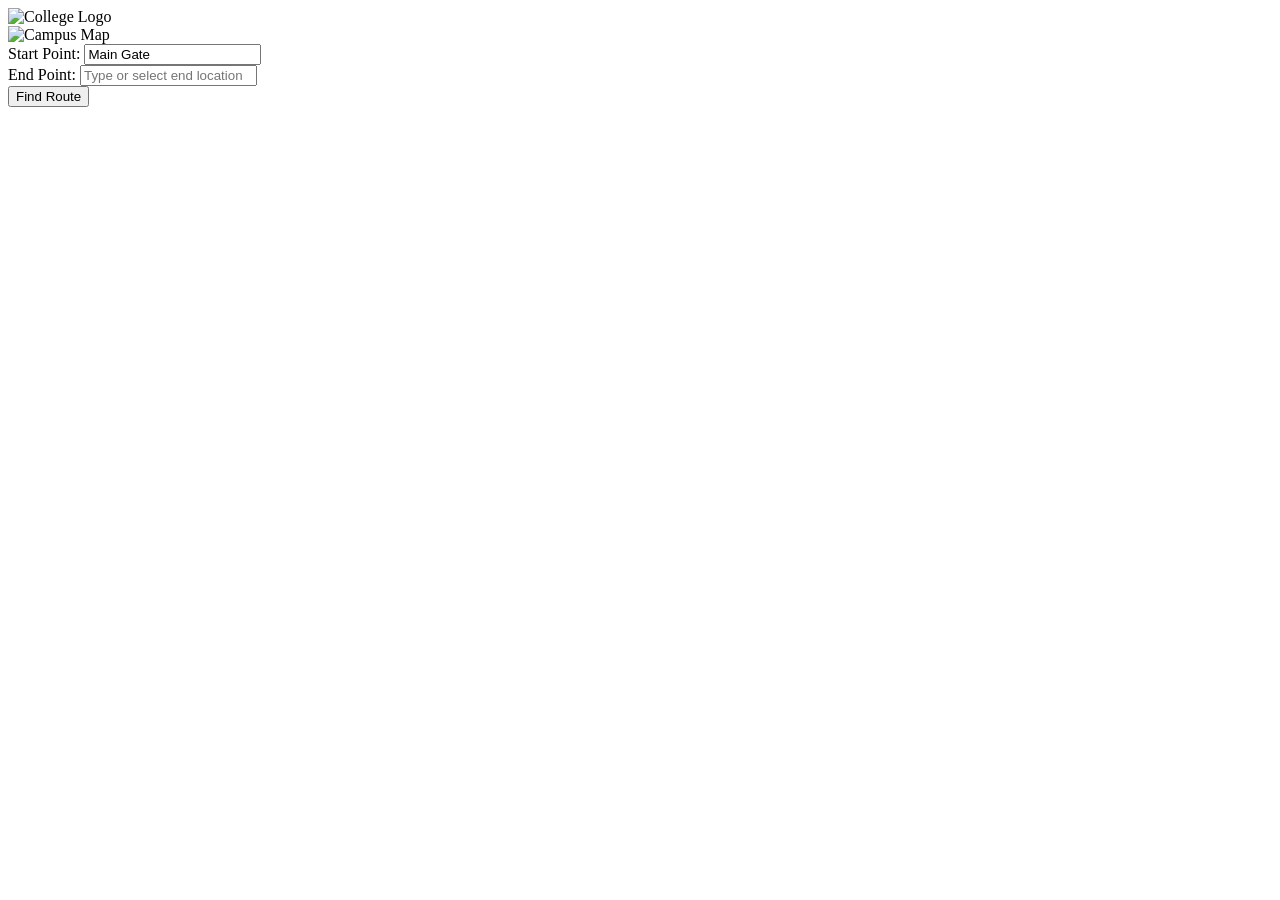
==== index.html @ 612d3b78 "added index.html" ====
<!DOCTYPE html>
<html lang="en">
<head>
    <meta charset="UTF-8">
    <meta name="viewport" content="width=device-width, initial-scale=1.0">
    <link rel="stylesheet" href="css/style.css">
    <title>College Navigation</title>
</head>
<body>
    <header>
        <!-- Add your college logo here -->
        <img src="assets\images\logo.png" alt="College Logo" id="college-logo">
        
    </header>
    
    <main>
        <div id="map-container">
            <img src="assets\images\OG_MAP.jpg" alt="Campus Map">
            <div id="start-end-points">
                <div id="start-point">
                    <label for="start-input">Start Point:</label>
                    <input type="text" id="start-input" value="Main Gate" readonly>
                </div>
                <div id="end-point">
                    <label for="end-input">End Point:</label>
                    <input type="text" id="end-input" placeholder="Type or select end location">
                </div>
                <button id="find-route-btn">Find Route</button>
            </div>
        </div>
    </main>

    <script src="js/main.js"></script>
</body>
</html>
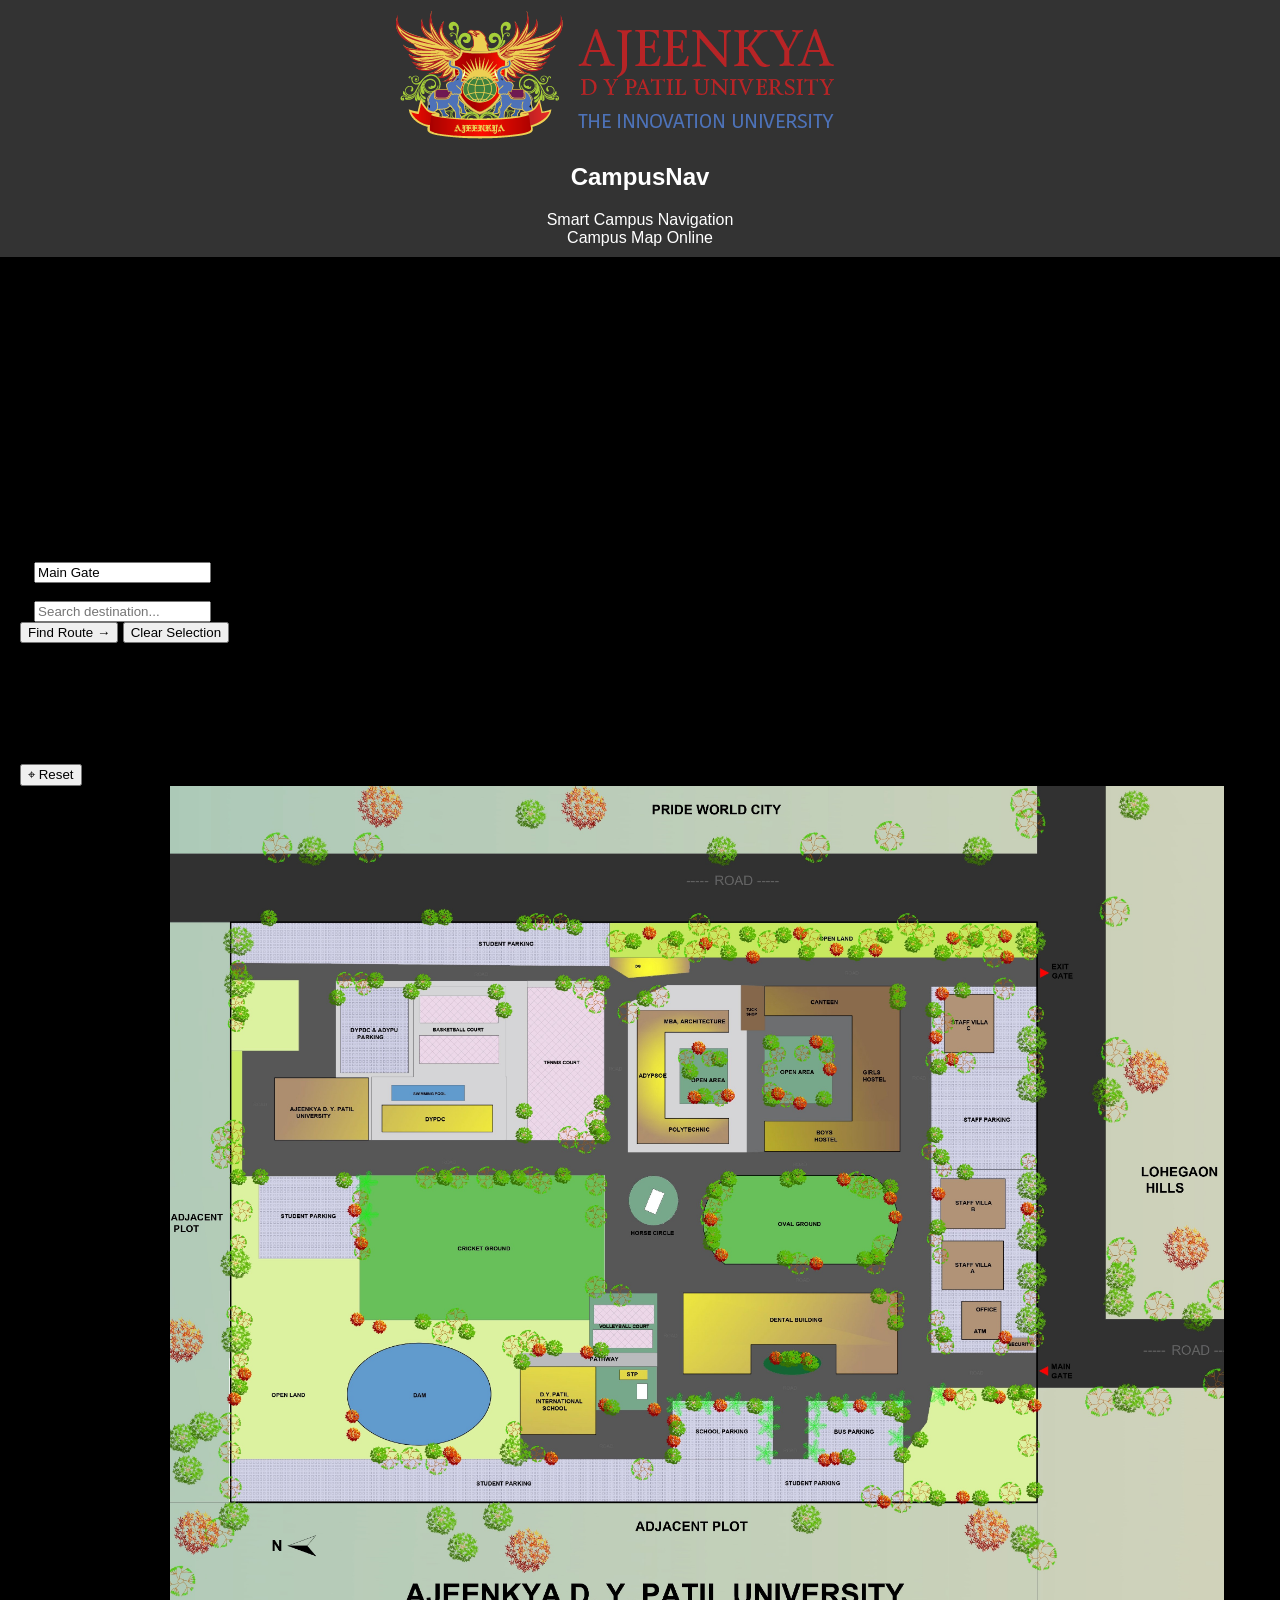
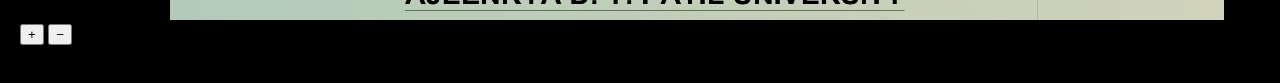
==== commit 5ee63a6d: "Update index.html" ====
--- a/index.html
+++ b/index.html
@@ -3,33 +3,281 @@
 <head>
     <meta charset="UTF-8">
     <meta name="viewport" content="width=device-width, initial-scale=1.0">
-    <link rel="stylesheet" href="css/style.css">
-    <title>College Navigation</title>
+    <title>CampusNav | Smart Campus Navigation</title>
+    <link rel="stylesheet" href="style.css">
 </head>
+
 <body>
-    <header>
-        <!-- Add your college logo here -->
-        <img src="assets\images\logo.png" alt="College Logo" id="college-logo">
-        
-    </header>
-    
-    <main>
-        <div id="map-container">
-            <img src="assets\images\OG_MAP.jpg" alt="Campus Map">
-            <div id="start-end-points">
-                <div id="start-point">
-                    <label for="start-input">Start Point:</label>
-                    <input type="text" id="start-input" value="Main Gate" readonly>
-                </div>
-                <div id="end-point">
-                    <label for="end-input">End Point:</label>
-                    <input type="text" id="end-input" placeholder="Type or select end location">
-                </div>
-                <button id="find-route-btn">Find Route</button>
-            </div>
+
+<header class="topbar">
+
+    <div class="brand">
+        <img src="logo.png" alt="Campus Logo">
+
+        <div>
+            <h2>CampusNav</h2>
+            <span>Smart Campus Navigation</span>
         </div>
-    </main>
-
-    <script src="js/main.js"></script>
+    </div>
+
+    <div class="online">
+        <span></span>
+        Campus Map Online
+    </div>
+
+</header>
+
+
+<main>
+
+    <section class="hero">
+
+        <div>
+            <p class="tag">CAMPUS WAYFINDER</p>
+
+            <h1>
+                Find your way<br>
+                around campus.
+            </h1>
+
+            <p class="description">
+                Select a destination and quickly find your route
+                from the Main Gate.
+            </p>
+        </div>
+
+    </section>
+
+
+    <section class="workspace">
+
+        <!-- LEFT CONTROL PANEL -->
+
+        <aside class="panel">
+
+            <div class="panel-header">
+
+                <div>
+                    <p class="small-title">NAVIGATION</p>
+                    <h2>Plan a Route</h2>
+                </div>
+
+                <span class="live">
+                    ● Live
+                </span>
+
+            </div>
+
+
+            <!-- START -->
+
+            <div class="field">
+
+                <label>START LOCATION</label>
+
+                <div class="input-box">
+
+                    <span class="location-icon start">
+                        ●
+                    </span>
+
+                    <input
+                        id="startInput"
+                        value="Main Gate"
+                        readonly
+                    >
+
+                </div>
+
+            </div>
+
+
+            <div class="line"></div>
+
+
+            <!-- DESTINATION -->
+
+            <div class="field destination">
+
+                <label>DESTINATION</label>
+
+                <div class="input-box">
+
+                    <span class="location-icon end">
+                        ●
+                    </span>
+
+                    <input
+                        id="destinationInput"
+                        type="text"
+                        placeholder="Search destination..."
+                        autocomplete="off"
+                    >
+
+                </div>
+
+                <div
+                    id="suggestions"
+                    class="suggestions">
+                </div>
+
+            </div>
+
+
+            <!-- BUTTON -->
+
+            <button
+                id="routeButton"
+                class="route-button">
+
+                Find Route
+                <span>→</span>
+
+            </button>
+
+
+            <button
+                id="clearButton"
+                class="clear-button">
+
+                Clear Selection
+
+            </button>
+
+
+            <!-- QUICK LOCATIONS -->
+
+            <div class="quick">
+
+                <p>POPULAR DESTINATIONS</p>
+
+                <div
+                    id="quickLocations"
+                    class="chips">
+                </div>
+
+            </div>
+
+
+            <!-- RESULT -->
+
+            <div
+                id="result"
+                class="result">
+
+                <div class="result-icon">
+                    ✓
+                </div>
+
+                <div>
+
+                    <strong id="resultTitle">
+                        Route Ready
+                    </strong>
+
+                    <p id="resultText">
+                    </p>
+
+                </div>
+
+            </div>
+
+        </aside>
+
+
+        <!-- MAP -->
+
+        <section class="map-card">
+
+            <div class="map-header">
+
+                <div>
+                    <strong>Campus Map</strong>
+
+                    <span>
+                        Interactive Campus Overview
+                    </span>
+                </div>
+
+                <button id="resetButton">
+                    ⌖ Reset
+                </button>
+
+            </div>
+
+
+            <div
+                id="mapContainer"
+                class="map-container">
+
+                <img
+                    id="campusMap"
+                    src="OG_MAP.jpg"
+                    alt="Campus Map"
+                >
+
+
+                <!-- ROUTE -->
+
+                <div
+                    id="routeLine"
+                    class="route-line">
+                </div>
+
+
+                <!-- START MARKER -->
+
+                <div
+                    id="startMarker"
+                    class="marker start-marker">
+                </div>
+
+
+                <!-- END MARKER -->
+
+                <div
+                    id="endMarker"
+                    class="marker end-marker">
+                </div>
+
+
+                <!-- MAP CONTROLS -->
+
+                <div class="map-controls">
+
+                    <button id="zoomIn">
+                        +
+                    </button>
+
+                    <button id="zoomOut">
+                        −
+                    </button>
+
+                </div>
+
+
+                <div class="map-message">
+
+                    Select a destination to show route
+
+                </div>
+
+            </div>
+
+        </section>
+
+    </section>
+
+</main>
+
+
+<div
+    id="toast"
+    class="toast">
+</div>
+
+
+<script src="script.js"></script>
+
 </body>
 </html>
--- a/style.css
+++ b/style.css
@@ -0,0 +1,99 @@
+body {
+    font-family: Arial, sans-serif;
+    margin: 0;
+    padding: 0;
+    background-color: black;
+}
+
+header {
+    background-color: #333;
+    color: #fff;
+    text-align: center;
+    padding: 10px;
+}
+
+main {
+    padding: 20px;
+}
+
+#map-container {
+    position: relative;
+    margin-bottom: 20px;
+}
+
+/* Add these lines at the end of style.css */
+img {
+    max-width: 85%;
+    height: auto;
+    margin-left: 150px; /* Move the image to the right */
+    margin-right: 200px; /* Adjust the margin as needed */
+}
+
+
+
+#start-end-points {
+    position: absolute;
+    top: 0;
+    left: 0;
+}
+
+#start-point,
+#end-point {
+    background-color: #3498db;
+    color: #fff;
+    padding: 5px;
+    border-radius: 5px;
+    margin: 5px;
+    font-size: 12px;
+}
+
+#find-route-btn {
+    background-color: #2ecc71;
+    color: #fff;
+    padding: 10px;
+    border: none;
+    border-radius: 5px;
+    cursor: pointer;
+}
+
+#find-route-btn:hover {
+    background-color: #27ae60;
+}
+
+.autocomplete-item:hover, .autocomplete-active {
+    background-color: #3498db;
+    color: #fff;
+}
+/* Add these lines at the end of style.css */
+.autocomplete-items {
+    border: 1px solid #ccc;
+    max-height: 150px;
+    overflow-y: auto;
+    position: absolute;
+    z-index: 1;
+    width: 100%;
+    background-color: #3b3939; /* Set background color to gray */
+}
+
+.autocomplete-item {
+    padding: 8px;
+    cursor: pointer;
+    color: #000; /* Set text color to black */
+}
+
+.autocomplete-item:hover,
+.autocomplete-active {
+    background-color: #3498db; /* Set background color to blue on hover or when active */
+    color: #fff; /* Set text color to white on hover or when active */
+}
+/* Add these lines at the end of style.css */
+#start-end-points {
+    position: absolute;
+    top: 20px; /* Adjust the top position as needed */
+    left: 20px; /* Adjust the left position as needed */
+}
+
+#route-map {
+    margin: 20px 0 20px auto; /* Move the map image to the right */
+    display: block; /* Ensure the map is a block-level element */
+}
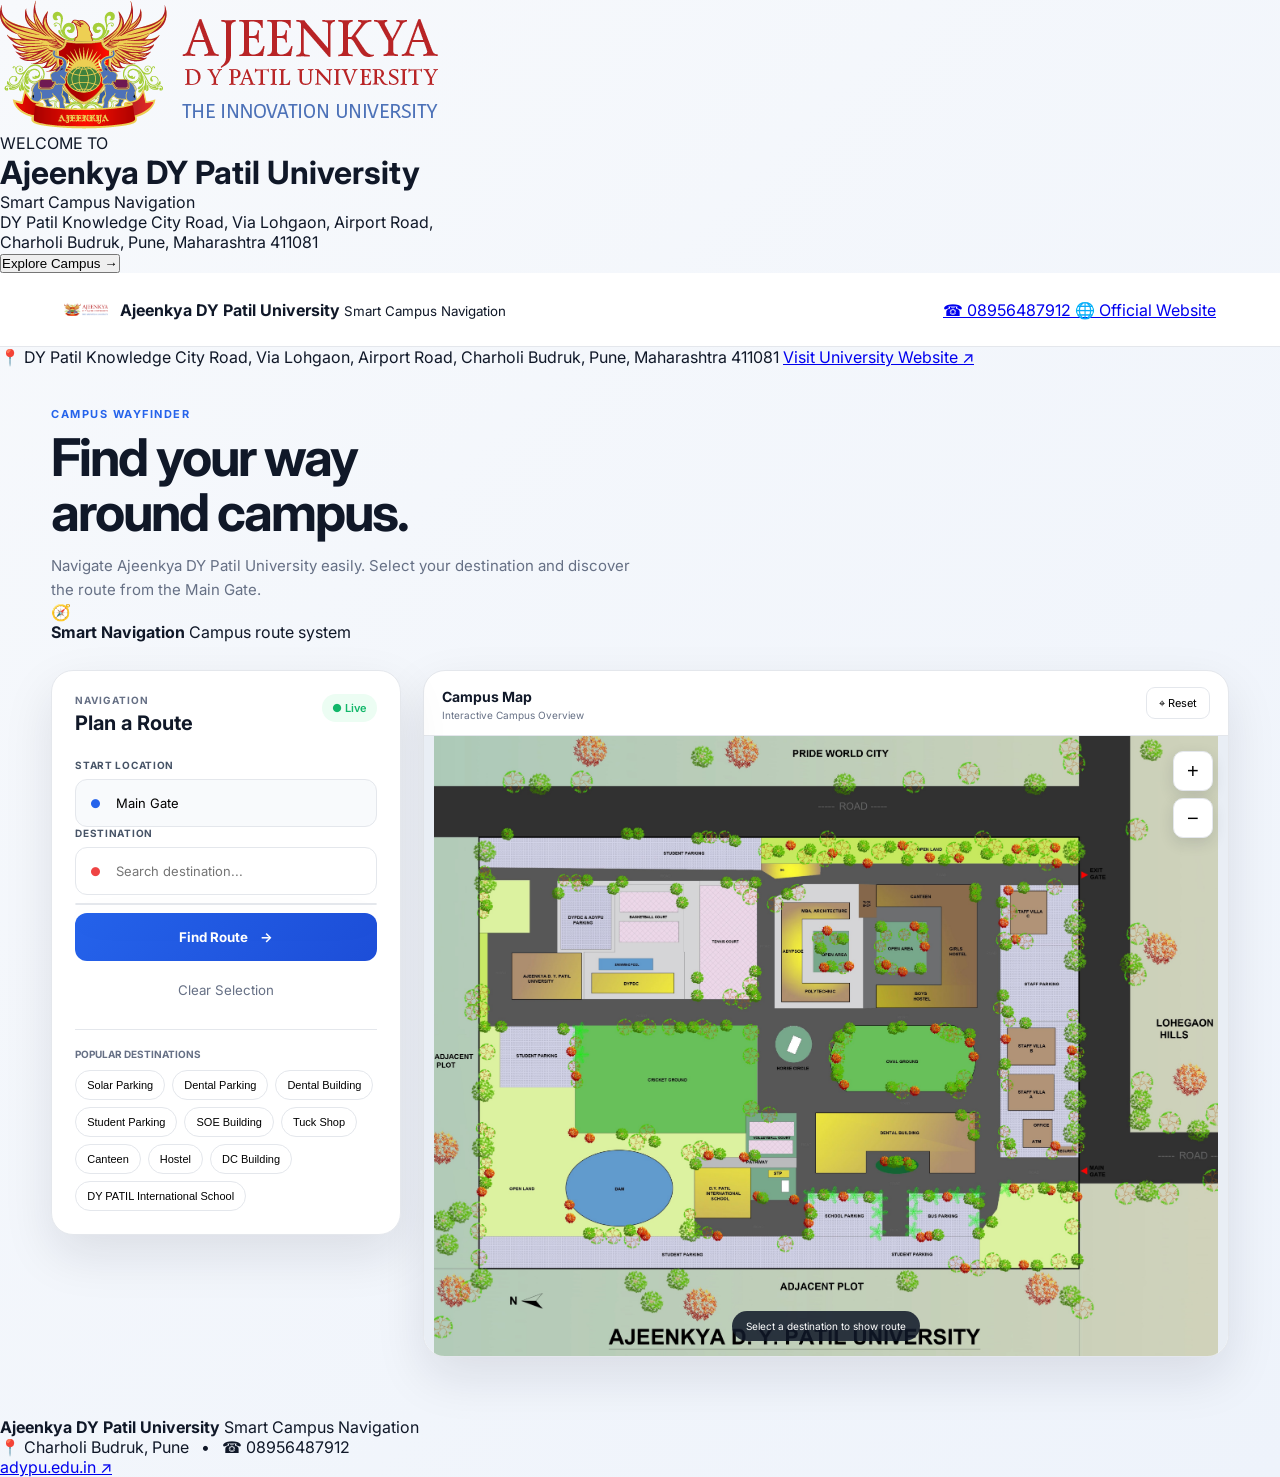
==== commit 7f905864: "Update index.html" ====
--- a/index.html
+++ b/index.html
@@ -3,272 +3,574 @@
 <head>
     <meta charset="UTF-8">
     <meta name="viewport" content="width=device-width, initial-scale=1.0">
-    <title>CampusNav | Smart Campus Navigation</title>
+
+    <title>ADYPU CampusNav</title>
+
     <link rel="stylesheet" href="style.css">
 </head>
 
 <body>
 
+
+<!-- =====================================
+     WELCOME SCREEN
+===================================== -->
+
+<div id="welcomeScreen" class="welcome-screen">
+
+    <div class="glow glow-one"></div>
+    <div class="glow glow-two"></div>
+
+    <div class="welcome-content">
+
+        <div class="welcome-logo">
+            <img
+                src="logo.png"
+                alt="Ajeenkya DY Patil University"
+            >
+        </div>
+
+
+        <p class="welcome-small">
+            WELCOME TO
+        </p>
+
+
+        <h1>
+            Ajeenkya
+            <span>DY Patil</span>
+            University
+        </h1>
+
+
+        <p class="welcome-subtitle">
+            Smart Campus Navigation
+        </p>
+
+
+        <div class="welcome-line"></div>
+
+
+        <p class="welcome-address">
+
+            DY Patil Knowledge City Road,
+            Via Lohgaon, Airport Road,<br>
+
+            Charholi Budruk, Pune,
+            Maharashtra 411081
+
+        </p>
+
+
+        <button
+            id="enterCampus"
+            class="enter-button">
+
+            Explore Campus
+
+            <span>→</span>
+
+        </button>
+
+
+        <div class="loading-dots">
+
+            <i></i>
+            <i></i>
+            <i></i>
+
+        </div>
+
+    </div>
+
+</div>
+
+
+
+<!-- =====================================
+     MAIN APPLICATION
+===================================== -->
+
+<div
+    id="app"
+    class="app hidden">
+
+
+<!-- HEADER -->
+
 <header class="topbar">
 
+
     <div class="brand">
-        <img src="logo.png" alt="Campus Logo">
+
+        <img
+            src="logo.png"
+            alt="ADYPU Logo"
+        >
+
 
         <div>
-            <h2>CampusNav</h2>
-            <span>Smart Campus Navigation</span>
-        </div>
-    </div>
-
-    <div class="online">
+
+            <strong>
+                Ajeenkya DY Patil University
+            </strong>
+
+            <small>
+                Smart Campus Navigation
+            </small>
+
+        </div>
+
+    </div>
+
+
+
+    <div class="contact-bar">
+
+
+        <a href="tel:08956487912">
+
+            ☎ 08956487912
+
+        </a>
+
+
+        <a
+            href="https://adypu.edu.in/"
+            target="_blank">
+
+            🌐 Official Website
+
+        </a>
+
+
+    </div>
+
+
+</header>
+
+
+
+<!-- ADDRESS -->
+
+<div class="address-bar">
+
+    <span>
+
+        📍 DY Patil Knowledge City Road,
+        Via Lohgaon, Airport Road,
+        Charholi Budruk, Pune,
+        Maharashtra 411081
+
+    </span>
+
+
+    <a
+        href="https://adypu.edu.in/"
+        target="_blank">
+
+        Visit University Website ↗
+
+    </a>
+
+</div>
+
+
+
+<main>
+
+
+<!-- HERO -->
+
+<section class="hero">
+
+    <div>
+
+        <p class="tag">
+            CAMPUS WAYFINDER
+        </p>
+
+
+        <h1>
+
+            Find your way<br>
+
+            <span>
+                around campus.
+            </span>
+
+        </h1>
+
+
+        <p class="description">
+
+            Navigate Ajeenkya DY Patil University
+            easily. Select your destination and
+            discover the route from the Main Gate.
+
+        </p>
+
+    </div>
+
+
+    <div class="hero-badge">
+
+        <div class="badge-icon">
+            🧭
+        </div>
+
+        <div>
+
+            <strong>
+                Smart Navigation
+            </strong>
+
+            <span>
+                Campus route system
+            </span>
+
+        </div>
+
+    </div>
+
+</section>
+
+
+
+<!-- WORKSPACE -->
+
+<section class="workspace">
+
+
+<!-- =====================================
+     CONTROL PANEL
+===================================== -->
+
+<aside class="panel">
+
+
+    <div class="panel-header">
+
+        <div>
+
+            <p class="small-title">
+                NAVIGATION
+            </p>
+
+            <h2>
+                Plan a Route
+            </h2>
+
+        </div>
+
+
+        <span class="live">
+            ● Live
+        </span>
+
+    </div>
+
+
+
+    <!-- START -->
+
+    <div class="field">
+
+        <label>
+            START LOCATION
+        </label>
+
+
+        <div class="input-box">
+
+            <span class="location-icon start">
+                ●
+            </span>
+
+
+            <input
+                id="startInput"
+                value="Main Gate"
+                readonly
+            >
+
+        </div>
+
+    </div>
+
+
+
+    <div class="route-connector">
+
         <span></span>
-        Campus Map Online
-    </div>
-
-</header>
-
-
-<main>
-
-    <section class="hero">
+
+    </div>
+
+
+
+    <!-- DESTINATION -->
+
+    <div class="field destination">
+
+        <label>
+            DESTINATION
+        </label>
+
+
+        <div class="input-box">
+
+            <span class="location-icon end">
+                ●
+            </span>
+
+
+            <input
+                id="destinationInput"
+                type="text"
+                placeholder="Search destination..."
+                autocomplete="off"
+            >
+
+        </div>
+
+
+        <div
+            id="suggestions"
+            class="suggestions">
+        </div>
+
+    </div>
+
+
+
+    <!-- BUTTON -->
+
+    <button
+        id="routeButton"
+        class="route-button">
+
+        <span>
+            Find Route
+        </span>
+
+        <b>
+            →
+        </b>
+
+    </button>
+
+
+
+    <button
+        id="clearButton"
+        class="clear-button">
+
+        Clear Selection
+
+    </button>
+
+
+
+    <!-- POPULAR -->
+
+    <div class="quick">
+
+        <p>
+            POPULAR DESTINATIONS
+        </p>
+
+
+        <div
+            id="quickLocations"
+            class="chips">
+        </div>
+
+    </div>
+
+
+
+    <!-- RESULT -->
+
+    <div
+        id="result"
+        class="result">
+
+
+        <div class="result-icon">
+            ✓
+        </div>
+
 
         <div>
-            <p class="tag">CAMPUS WAYFINDER</p>
-
-            <h1>
-                Find your way<br>
-                around campus.
-            </h1>
-
-            <p class="description">
-                Select a destination and quickly find your route
-                from the Main Gate.
+
+            <strong id="resultTitle">
+                Route Ready
+            </strong>
+
+
+            <p id="resultText">
             </p>
-        </div>
-
-    </section>
-
-
-    <section class="workspace">
-
-        <!-- LEFT CONTROL PANEL -->
-
-        <aside class="panel">
-
-            <div class="panel-header">
-
-                <div>
-                    <p class="small-title">NAVIGATION</p>
-                    <h2>Plan a Route</h2>
-                </div>
-
-                <span class="live">
-                    ● Live
-                </span>
-
-            </div>
-
-
-            <!-- START -->
-
-            <div class="field">
-
-                <label>START LOCATION</label>
-
-                <div class="input-box">
-
-                    <span class="location-icon start">
-                        ●
-                    </span>
-
-                    <input
-                        id="startInput"
-                        value="Main Gate"
-                        readonly
-                    >
-
-                </div>
-
-            </div>
-
-
-            <div class="line"></div>
-
-
-            <!-- DESTINATION -->
-
-            <div class="field destination">
-
-                <label>DESTINATION</label>
-
-                <div class="input-box">
-
-                    <span class="location-icon end">
-                        ●
-                    </span>
-
-                    <input
-                        id="destinationInput"
-                        type="text"
-                        placeholder="Search destination..."
-                        autocomplete="off"
-                    >
-
-                </div>
-
-                <div
-                    id="suggestions"
-                    class="suggestions">
-                </div>
-
-            </div>
-
-
-            <!-- BUTTON -->
-
-            <button
-                id="routeButton"
-                class="route-button">
-
-                Find Route
-                <span>→</span>
-
+
+        </div>
+
+    </div>
+
+
+</aside>
+
+
+
+<!-- =====================================
+     MAP
+===================================== -->
+
+<section class="map-card">
+
+
+    <div class="map-header">
+
+
+        <div>
+
+            <strong>
+                Campus Map
+            </strong>
+
+
+            <span>
+                Interactive Campus Overview
+            </span>
+
+        </div>
+
+
+        <button
+            id="resetButton">
+
+            ⌖ Reset
+
+        </button>
+
+    </div>
+
+
+
+    <div
+        id="mapContainer"
+        class="map-container">
+
+
+        <img
+            id="campusMap"
+            src="OG_MAP.jpg"
+            alt="ADYPU Campus Map"
+        >
+
+
+        <!-- Route line -->
+
+        <div
+            id="routeLine"
+            class="route-line">
+        </div>
+
+
+        <!-- Start -->
+
+        <div
+            id="startMarker"
+            class="marker start-marker">
+        </div>
+
+
+        <!-- Destination -->
+
+        <div
+            id="endMarker"
+            class="marker end-marker">
+        </div>
+
+
+
+        <!-- Zoom -->
+
+        <div class="map-controls">
+
+            <button id="zoomIn">
+                +
             </button>
 
-
-            <button
-                id="clearButton"
-                class="clear-button">
-
-                Clear Selection
-
+            <button id="zoomOut">
+                −
             </button>
 
-
-            <!-- QUICK LOCATIONS -->
-
-            <div class="quick">
-
-                <p>POPULAR DESTINATIONS</p>
-
-                <div
-                    id="quickLocations"
-                    class="chips">
-                </div>
-
-            </div>
-
-
-            <!-- RESULT -->
-
-            <div
-                id="result"
-                class="result">
-
-                <div class="result-icon">
-                    ✓
-                </div>
-
-                <div>
-
-                    <strong id="resultTitle">
-                        Route Ready
-                    </strong>
-
-                    <p id="resultText">
-                    </p>
-
-                </div>
-
-            </div>
-
-        </aside>
-
-
-        <!-- MAP -->
-
-        <section class="map-card">
-
-            <div class="map-header">
-
-                <div>
-                    <strong>Campus Map</strong>
-
-                    <span>
-                        Interactive Campus Overview
-                    </span>
-                </div>
-
-                <button id="resetButton">
-                    ⌖ Reset
-                </button>
-
-            </div>
-
-
-            <div
-                id="mapContainer"
-                class="map-container">
-
-                <img
-                    id="campusMap"
-                    src="OG_MAP.jpg"
-                    alt="Campus Map"
-                >
-
-
-                <!-- ROUTE -->
-
-                <div
-                    id="routeLine"
-                    class="route-line">
-                </div>
-
-
-                <!-- START MARKER -->
-
-                <div
-                    id="startMarker"
-                    class="marker start-marker">
-                </div>
-
-
-                <!-- END MARKER -->
-
-                <div
-                    id="endMarker"
-                    class="marker end-marker">
-                </div>
-
-
-                <!-- MAP CONTROLS -->
-
-                <div class="map-controls">
-
-                    <button id="zoomIn">
-                        +
-                    </button>
-
-                    <button id="zoomOut">
-                        −
-                    </button>
-
-                </div>
-
-
-                <div class="map-message">
-
-                    Select a destination to show route
-
-                </div>
-
-            </div>
-
-        </section>
-
-    </section>
+        </div>
+
+
+
+        <div class="map-message">
+
+            Select a destination
+            to show route
+
+        </div>
+
+
+    </div>
+
+
+</section>
+
+
+</section>
 
 </main>
+
+
+
+<!-- FOOTER -->
+
+<footer>
+
+
+    <div>
+
+        <strong>
+            Ajeenkya DY Patil University
+        </strong>
+
+        <span>
+            Smart Campus Navigation
+        </span>
+
+    </div>
+
+
+    <div>
+
+        📍 Charholi Budruk, Pune
+
+        &nbsp; • &nbsp;
+
+        ☎ 08956487912
+
+    </div>
+
+
+    <a
+        href="https://adypu.edu.in/"
+        target="_blank">
+
+        adypu.edu.in ↗
+
+    </a>
+
+
+</footer>
+
+
+</div>
+
 
 
 <div
@@ -277,6 +579,7 @@
 </div>
 
 
+
 <script src="script.js"></script>
 
 </body>
--- a/style.css
+++ b/style.css
@@ -1,99 +1,1172 @@
-body {
-    font-family: Arial, sans-serif;
+@import url(
+    'https://fonts.googleapis.com/css2?family=Inter:wght@400;500;600;700;800&display=swap'
+);
+
+
+/* =========================
+   GLOBAL
+========================= */
+
+* {
+    box-sizing: border-box;
     margin: 0;
     padding: 0;
-    background-color: black;
-}
-
-header {
-    background-color: #333;
-    color: #fff;
-    text-align: center;
-    padding: 10px;
-}
+}
+
+:root {
+
+    --primary: #2563eb;
+    --primary-dark: #1d4ed8;
+
+    --background: #f5f7fb;
+
+    --white: #ffffff;
+
+    --text: #101828;
+
+    --muted: #667085;
+
+    --border: #e4e7ec;
+
+    --green: #12b76a;
+
+    --red: #ef4444;
+
+    --shadow:
+        0 20px 50px rgba(16, 24, 40, 0.10);
+
+}
+
+
+body {
+
+    font-family: Inter, Arial, sans-serif;
+
+    background:
+        linear-gradient(
+            135deg,
+            #f7f9fc,
+            #eef3fb
+        );
+
+    color: var(--text);
+
+    min-height: 100vh;
+
+}
+
+
+/* =========================
+   HEADER
+========================= */
+
+.topbar {
+
+    height: 74px;
+
+    padding: 0 5%;
+
+    background: rgba(
+        255,
+        255,
+        255,
+        0.95
+    );
+
+    border-bottom:
+        1px solid var(--border);
+
+    display: flex;
+
+    align-items: center;
+
+    justify-content: space-between;
+
+    position: sticky;
+
+    top: 0;
+
+    z-index: 100;
+
+    backdrop-filter: blur(15px);
+
+}
+
+
+.brand {
+
+    display: flex;
+
+    align-items: center;
+
+    gap: 12px;
+
+    text-decoration: none;
+
+}
+
+
+.brand img {
+
+    width: 44px;
+
+    height: 44px;
+
+    object-fit: contain;
+
+    border-radius: 10px;
+
+}
+
+
+.brand h2 {
+
+    font-size: 18px;
+
+}
+
+
+.brand span {
+
+    display: block;
+
+    color: var(--muted);
+
+    font-size: 11px;
+
+    margin-top: 3px;
+
+}
+
+
+.online {
+
+    font-size: 13px;
+
+    color: var(--muted);
+
+    display: flex;
+
+    align-items: center;
+
+    gap: 7px;
+
+}
+
+
+.online span {
+
+    width: 8px;
+
+    height: 8px;
+
+    background: var(--green);
+
+    border-radius: 50%;
+
+}
+
+
+/* =========================
+   MAIN
+========================= */
 
 main {
-    padding: 20px;
-}
-
-#map-container {
+
+    width: min(
+        1200px,
+        92%
+    );
+
+    margin: 40px auto 60px;
+
+}
+
+
+/* =========================
+   HERO
+========================= */
+
+.hero {
+
+    margin-bottom: 28px;
+
+}
+
+
+.tag {
+
+    font-size: 11px;
+
+    font-weight: 700;
+
+    letter-spacing: 1.5px;
+
+    color: var(--primary);
+
+    margin-bottom: 10px;
+
+}
+
+
+.hero h1 {
+
+    font-size:
+        clamp(
+            32px,
+            5vw,
+            52px
+        );
+
+    line-height: 1.05;
+
+    letter-spacing: -2px;
+
+}
+
+
+.description {
+
+    color: var(--muted);
+
+    font-size: 15px;
+
+    margin-top: 14px;
+
+    max-width: 600px;
+
+    line-height: 1.6;
+
+}
+
+
+/* =========================
+   WORKSPACE
+========================= */
+
+.workspace {
+
+    display: grid;
+
+    grid-template-columns:
+        350px
+        1fr;
+
+    gap: 22px;
+
+    align-items: start;
+
+}
+
+
+/* =========================
+   PANEL
+========================= */
+
+.panel {
+
+    background: var(--white);
+
+    border:
+        1px solid var(--border);
+
+    border-radius: 22px;
+
+    padding: 23px;
+
+    box-shadow: var(--shadow);
+
+    position: sticky;
+
+    top: 95px;
+
+}
+
+
+.panel-header {
+
+    display: flex;
+
+    justify-content: space-between;
+
+    align-items: flex-start;
+
+    margin-bottom: 24px;
+
+}
+
+
+.small-title {
+
+    font-size: 10px;
+
+    font-weight: 700;
+
+    letter-spacing: 1px;
+
+    color: var(--muted);
+
+}
+
+
+.panel h2 {
+
+    margin-top: 5px;
+
+    font-size: 20px;
+
+}
+
+
+.live {
+
+    color: var(--green);
+
+    background: #ecfdf3;
+
+    padding: 7px 10px;
+
+    border-radius: 20px;
+
+    font-size: 11px;
+
+    font-weight: 600;
+
+}
+
+
+/* =========================
+   INPUTS
+========================= */
+
+.field {
+
     position: relative;
-    margin-bottom: 20px;
-}
-
-/* Add these lines at the end of style.css */
-img {
-    max-width: 85%;
-    height: auto;
-    margin-left: 150px; /* Move the image to the right */
-    margin-right: 200px; /* Adjust the margin as needed */
-}
-
-
-
-#start-end-points {
+
+}
+
+
+.field label {
+
+    display: block;
+
+    font-size: 10px;
+
+    font-weight: 700;
+
+    letter-spacing: .7px;
+
+    color: #475467;
+
+    margin-bottom: 8px;
+
+}
+
+
+.input-box {
+
+    position: relative;
+
+}
+
+
+.input-box input {
+
+    width: 100%;
+
+    height: 48px;
+
+    border:
+        1px solid var(--border);
+
+    border-radius: 12px;
+
+    padding:
+        0 15px 0 40px;
+
+    outline: none;
+
+    font-family: inherit;
+
+    font-size: 13px;
+
+    transition: .2s;
+
+}
+
+
+.input-box input:focus {
+
+    border-color:
+        #84adff;
+
+    box-shadow:
+        0 0 0 4px
+        rgba(
+            37,
+            99,
+            235,
+            .10
+        );
+
+}
+
+
+.input-box input[readonly] {
+
+    background: #f8fafc;
+
+}
+
+
+.location-icon {
+
     position: absolute;
-    top: 0;
+
+    left: 15px;
+
+    top: 50%;
+
+    transform:
+        translateY(-50%);
+
+    font-size: 12px;
+
+}
+
+
+.location-icon.start {
+
+    color: var(--primary);
+
+}
+
+
+.location-icon.end {
+
+    color: var(--red);
+
+}
+
+
+.line {
+
+    width: 2px;
+
+    height: 18px;
+
+    background:
+        #d0d5dd;
+
+    margin-left: 20px;
+
+}
+
+
+/* =========================
+   SUGGESTIONS
+========================= */
+
+.suggestions {
+
+    position: absolute;
+
     left: 0;
-}
-
-#start-point,
-#end-point {
-    background-color: #3498db;
-    color: #fff;
-    padding: 5px;
-    border-radius: 5px;
-    margin: 5px;
+
+    right: 0;
+
+    top: 76px;
+
+    background: white;
+
+    border:
+        1px solid var(--border);
+
+    border-radius: 12px;
+
+    overflow: hidden;
+
+    box-shadow:
+        0 15px 35px
+        rgba(
+            16,
+            24,
+            40,
+            .15
+        );
+
+    z-index: 20;
+
+}
+
+
+.suggestion {
+
+    padding: 12px 14px;
+
+    font-size: 13px;
+
+    cursor: pointer;
+
+}
+
+
+.suggestion:hover {
+
+    background:
+        #f2f6ff;
+
+    color: var(--primary);
+
+}
+
+
+/* =========================
+   BUTTONS
+========================= */
+
+.route-button {
+
+    width: 100%;
+
+    height: 48px;
+
+    margin-top: 18px;
+
+    border: none;
+
+    border-radius: 12px;
+
+    background:
+        linear-gradient(
+            135deg,
+            #2563eb,
+            #1d4ed8
+        );
+
+    color: white;
+
+    font-family: inherit;
+
+    font-weight: 700;
+
+    cursor: pointer;
+
+    transition: .2s;
+
+    display: flex;
+
+    align-items: center;
+
+    justify-content: center;
+
+    gap: 12px;
+
+}
+
+
+.route-button:hover {
+
+    transform:
+        translateY(-2px);
+
+    box-shadow:
+        0 10px 25px
+        rgba(
+            37,
+            99,
+            235,
+            .25
+        );
+
+}
+
+
+.clear-button {
+
+    width: 100%;
+
+    height: 42px;
+
+    margin-top: 8px;
+
+    border: none;
+
+    background: transparent;
+
+    color: var(--muted);
+
+    font-family: inherit;
+
+    cursor: pointer;
+
+}
+
+
+.clear-button:hover {
+
+    color: var(--primary);
+
+}
+
+
+/* =========================
+   QUICK LOCATIONS
+========================= */
+
+.quick {
+
+    border-top:
+        1px solid var(--border);
+
+    margin-top: 18px;
+
+    padding-top: 18px;
+
+}
+
+
+.quick > p {
+
+    font-size: 10px;
+
+    font-weight: 700;
+
+    color: var(--muted);
+
+    margin-bottom: 10px;
+
+}
+
+
+.chips {
+
+    display: flex;
+
+    flex-wrap: wrap;
+
+    gap: 7px;
+
+}
+
+
+.chip {
+
+    border:
+        1px solid var(--border);
+
+    background: white;
+
+    padding:
+        8px 11px;
+
+    border-radius: 30px;
+
+    font-size: 11px;
+
+    cursor: pointer;
+
+    transition: .2s;
+
+}
+
+
+.chip:hover {
+
+    border-color:
+        #9dbaff;
+
+    color: var(--primary);
+
+    background:
+        #f5f8ff;
+
+}
+
+
+/* =========================
+   RESULT
+========================= */
+
+.result {
+
+    display: none;
+
+    align-items: center;
+
+    gap: 10px;
+
+    margin-top: 18px;
+
+    padding: 13px;
+
+    background: #effcf6;
+
+    border:
+        1px solid #d1fae5;
+
+    border-radius: 12px;
+
+}
+
+
+.result.show {
+
+    display: flex;
+
+}
+
+
+.result-icon {
+
+    width: 28px;
+
+    height: 28px;
+
+    border-radius: 50%;
+
+    background: var(--green);
+
+    color: white;
+
+    display: grid;
+
+    place-items: center;
+
+    font-size: 13px;
+
+}
+
+
+.result strong {
+
     font-size: 12px;
-}
-
-#find-route-btn {
-    background-color: #2ecc71;
-    color: #fff;
-    padding: 10px;
-    border: none;
-    border-radius: 5px;
+
+}
+
+
+.result p {
+
+    color: var(--muted);
+
+    font-size: 10px;
+
+    margin-top: 3px;
+
+}
+
+
+/* =========================
+   MAP
+========================= */
+
+.map-card {
+
+    background: white;
+
+    border:
+        1px solid var(--border);
+
+    border-radius: 22px;
+
+    overflow: hidden;
+
+    box-shadow: var(--shadow);
+
+}
+
+
+.map-header {
+
+    height: 65px;
+
+    padding: 0 18px;
+
+    display: flex;
+
+    justify-content: space-between;
+
+    align-items: center;
+
+    border-bottom:
+        1px solid var(--border);
+
+}
+
+
+.map-header strong {
+
+    font-size: 14px;
+
+}
+
+
+.map-header span {
+
+    display: block;
+
+    color: var(--muted);
+
+    font-size: 10px;
+
+    margin-top: 3px;
+
+}
+
+
+.map-header button {
+
+    border:
+        1px solid var(--border);
+
+    background: white;
+
+    padding: 8px 12px;
+
+    border-radius: 9px;
+
     cursor: pointer;
-}
-
-#find-route-btn:hover {
-    background-color: #27ae60;
-}
-
-.autocomplete-item:hover, .autocomplete-active {
-    background-color: #3498db;
-    color: #fff;
-}
-/* Add these lines at the end of style.css */
-.autocomplete-items {
-    border: 1px solid #ccc;
-    max-height: 150px;
-    overflow-y: auto;
+
+    font-family: inherit;
+
+    font-size: 11px;
+
+}
+
+
+.map-container {
+
+    height: 620px;
+
+    position: relative;
+
+    overflow: hidden;
+
+    background:
+        #e9eef5;
+
+}
+
+
+#campusMap {
+
+    width: 100%;
+
+    height: 100%;
+
+    object-fit: contain;
+
+    transition: transform .3s;
+
+    user-select: none;
+
+}
+
+
+/* =========================
+   MAP CONTROLS
+========================= */
+
+.map-controls {
+
     position: absolute;
-    z-index: 1;
-    width: 100%;
-    background-color: #3b3939; /* Set background color to gray */
-}
-
-.autocomplete-item {
-    padding: 8px;
+
+    right: 15px;
+
+    top: 15px;
+
+    display: flex;
+
+    flex-direction: column;
+
+    gap: 7px;
+
+}
+
+
+.map-controls button {
+
+    width: 40px;
+
+    height: 40px;
+
+    border:
+        1px solid var(--border);
+
+    background: white;
+
+    border-radius: 10px;
+
+    font-size: 20px;
+
     cursor: pointer;
-    color: #000; /* Set text color to black */
-}
-
-.autocomplete-item:hover,
-.autocomplete-active {
-    background-color: #3498db; /* Set background color to blue on hover or when active */
-    color: #fff; /* Set text color to white on hover or when active */
-}
-/* Add these lines at the end of style.css */
-#start-end-points {
+
+    box-shadow:
+        0 5px 15px
+        rgba(
+            16,
+            24,
+            40,
+            .12
+        );
+
+}
+
+
+.map-controls button:hover {
+
+    background: #f5f7fb;
+
+}
+
+
+/* =========================
+   MAP MESSAGE
+========================= */
+
+.map-message {
+
     position: absolute;
-    top: 20px; /* Adjust the top position as needed */
-    left: 20px; /* Adjust the left position as needed */
-}
-
-#route-map {
-    margin: 20px 0 20px auto; /* Move the map image to the right */
-    display: block; /* Ensure the map is a block-level element */
-}
+
+    bottom: 15px;
+
+    left: 50%;
+
+    transform:
+        translateX(-50%);
+
+    background:
+        rgba(
+            16,
+            24,
+            40,
+            .85
+        );
+
+    color: white;
+
+    padding:
+        9px 14px;
+
+    border-radius: 30px;
+
+    font-size: 10px;
+
+    pointer-events: none;
+
+}
+
+
+/* =========================
+   MARKERS
+========================= */
+
+.marker {
+
+    position: absolute;
+
+    width: 18px;
+
+    height: 18px;
+
+    border-radius: 50%;
+
+    border:
+        4px solid white;
+
+    box-shadow:
+        0 3px 15px
+        rgba(
+            0,
+            0,
+            0,
+            .25
+        );
+
+    display: none;
+
+    z-index: 10;
+
+}
+
+
+.start-marker {
+
+    background:
+        var(--primary);
+
+}
+
+
+.end-marker {
+
+    background:
+        var(--red);
+
+}
+
+
+.marker.show {
+
+    display: block;
+
+}
+
+
+/* =========================
+   ROUTE LINE
+========================= */
+
+.route-line {
+
+    position: absolute;
+
+    height: 5px;
+
+    background:
+        var(--primary);
+
+    border-radius: 20px;
+
+    transform-origin:
+        left center;
+
+    display: none;
+
+    z-index: 5;
+
+    box-shadow:
+        0 0 0 4px
+        rgba(
+            37,
+            99,
+            235,
+            .15
+        );
+
+}
+
+
+.route-line.show {
+
+    display: block;
+
+}
+
+
+/* =========================
+   TOAST
+========================= */
+
+.toast {
+
+    position: fixed;
+
+    bottom: 25px;
+
+    left: 50%;
+
+    transform:
+        translate(
+            -50%,
+            30px
+        );
+
+    background:
+        #101828;
+
+    color: white;
+
+    padding:
+        12px 18px;
+
+    border-radius: 10px;
+
+    font-size: 12px;
+
+    opacity: 0;
+
+    transition: .3s;
+
+    pointer-events: none;
+
+    z-index: 200;
+
+}
+
+
+.toast.show {
+
+    opacity: 1;
+
+    transform:
+        translate(
+            -50%,
+            0
+        );
+
+}
+
+
+/* =========================
+   MOBILE
+========================= */
+
+@media(max-width:900px) {
+
+    .workspace {
+
+        grid-template-columns: 1fr;
+
+    }
+
+    .panel {
+
+        position: static;
+
+    }
+
+}
+
+
+@media(max-width:600px) {
+
+    .topbar {
+
+        padding: 0 4%;
+
+    }
+
+    .online {
+
+        display: none;
+
+    }
+
+    main {
+
+        width: 94%;
+
+        margin-top: 25px;
+
+    }
+
+    .hero h1 {
+
+        font-size: 36px;
+
+    }
+
+    .map-container {
+
+        height: 400px;
+
+    }
+
+    .panel {
+
+        padding: 18px;
+
+    }
+
+}
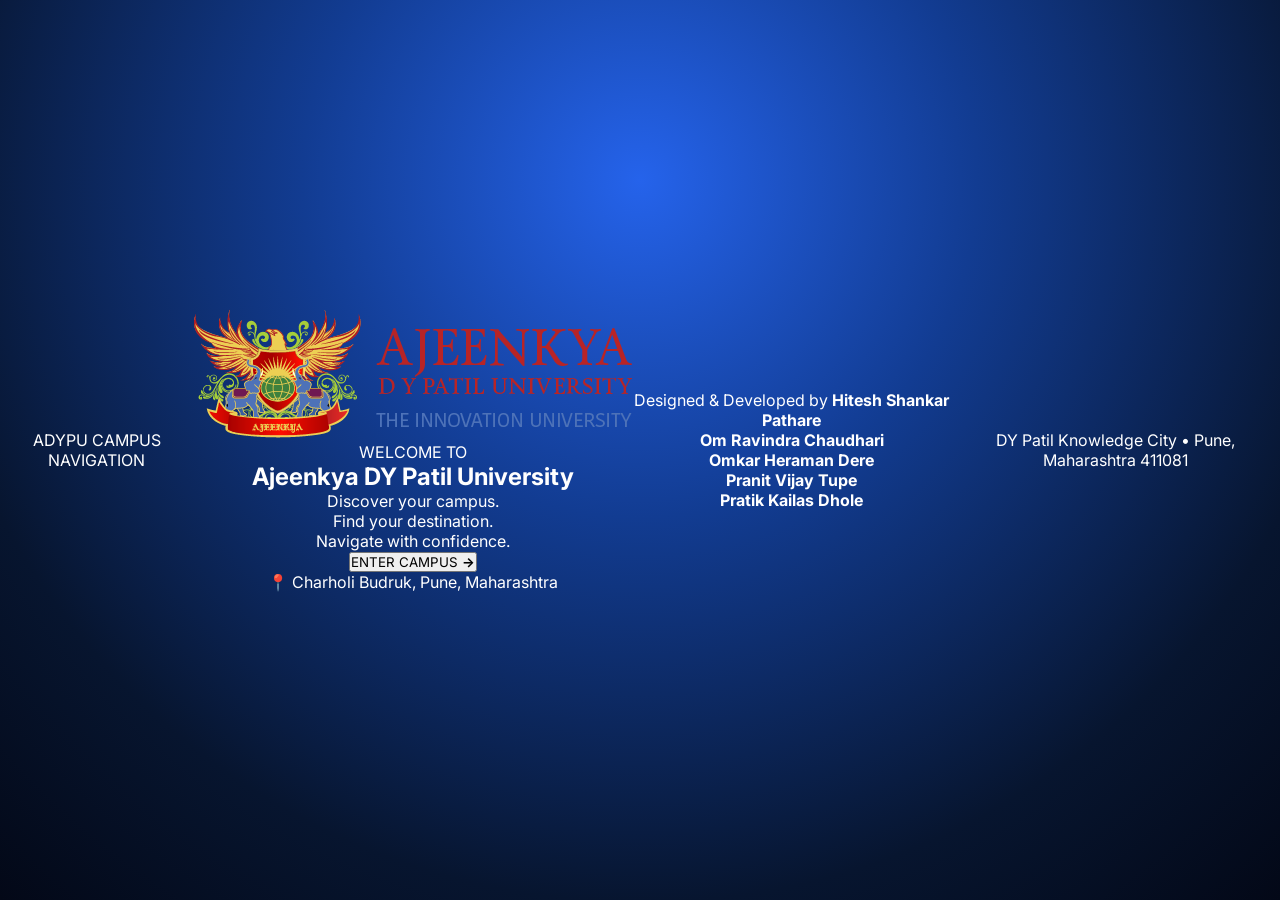
==== commit 69ad66fb: "Update index.html" ====
--- a/index.html
+++ b/index.html
@@ -1,145 +1,266 @@
 <!DOCTYPE html>
 <html lang="en">
+
 <head>
+
     <meta charset="UTF-8">
-    <meta name="viewport" content="width=device-width, initial-scale=1.0">
-
-    <title>ADYPU CampusNav</title>
-
-    <link rel="stylesheet" href="style.css">
+
+    <meta
+        name="viewport"
+        content="width=device-width, initial-scale=1.0"
+    >
+
+    <meta
+        name="description"
+        content="Smart Campus Navigation - Ajeenkya DY Patil University"
+    >
+
+    <title>
+        ADYPU | Smart Campus Navigation
+    </title>
+
+    <link
+        rel="stylesheet"
+        href="style.css"
+    >
+
 </head>
 
+
 <body>
 
 
-<!-- =====================================
+<!-- =====================================================
      WELCOME SCREEN
-===================================== -->
-
-<div id="welcomeScreen" class="welcome-screen">
-
-    <div class="glow glow-one"></div>
-    <div class="glow glow-two"></div>
-
-    <div class="welcome-content">
-
-        <div class="welcome-logo">
+===================================================== -->
+
+<section
+    id="welcomeScreen"
+    class="welcome-screen"
+>
+
+
+    <!-- Animated background -->
+
+    <div class="background-grid"></div>
+
+    <div class="orb orb-1"></div>
+
+    <div class="orb orb-2"></div>
+
+    <div class="orb orb-3"></div>
+
+
+    <!-- Top branding -->
+
+    <div class="welcome-top">
+
+        <span>
+            ADYPU
+        </span>
+
+        <span>
+            CAMPUS NAVIGATION
+        </span>
+
+    </div>
+
+
+
+    <!-- Main welcome -->
+
+    <div class="welcome-center">
+
+
+        <div class="logo-ring">
+
+            <div class="logo-glow"></div>
+
             <img
                 src="logo.png"
-                alt="Ajeenkya DY Patil University"
+                alt="Ajeenkya DY Patil University Logo"
             >
-        </div>
-
-
-        <p class="welcome-small">
+
+        </div>
+
+
+        <p class="welcome-label">
+
             WELCOME TO
+
         </p>
 
 
         <h1>
+
             Ajeenkya
-            <span>DY Patil</span>
+
+            <span>
+                DY Patil
+            </span>
+
             University
+
         </h1>
 
 
-        <p class="welcome-subtitle">
-            Smart Campus Navigation
-        </p>
-
-
-        <div class="welcome-line"></div>
-
-
-        <p class="welcome-address">
-
-            DY Patil Knowledge City Road,
-            Via Lohgaon, Airport Road,<br>
-
-            Charholi Budruk, Pune,
-            Maharashtra 411081
+        <div class="title-line"></div>
+
+
+        <p class="welcome-description">
+
+            Discover your campus.
+            <br>
+            Find your destination.
+            <br>
+            Navigate with confidence.
 
         </p>
 
 
         <button
             id="enterCampus"
-            class="enter-button">
-
-            Explore Campus
-
-            <span>→</span>
+            class="enter-campus"
+        >
+
+            <span>
+                ENTER CAMPUS
+            </span>
+
+            <b>
+                →
+            </b>
 
         </button>
 
 
-        <div class="loading-dots">
-
-            <i></i>
-            <i></i>
-            <i></i>
-
-        </div>
-
-    </div>
-
-</div>
-
-
-
-<!-- =====================================
-     MAIN APPLICATION
-===================================== -->
+        <p class="welcome-location">
+
+            📍 Charholi Budruk, Pune, Maharashtra
+
+        </p>
+
+
+    </div>
+
+
+
+    <!-- Team credit -->
+
+    <div class="team-credit">
+
+        <span>
+            Designed & Developed by
+        </span>
+
+        <strong>
+
+            Hitesh Shankar Pathare<br>
+            Om Ravindra Chaudhari<br>
+            Omkar Heraman Dere<br>
+            Pranit Vijay Tupe<br>
+            Pratik Kailas Dhole
+
+        </strong>
+
+    </div>
+
+
+    <!-- Bottom -->
+
+    <div class="welcome-bottom">
+
+        <span>
+            DY Patil Knowledge City
+        </span>
+
+        <span>
+            •
+        </span>
+
+        <span>
+            Pune, Maharashtra 411081
+        </span>
+
+    </div>
+
+
+</section>
+
+
+
+<!-- =====================================================
+     MAIN WEBSITE
+===================================================== -->
 
 <div
     id="app"
-    class="app hidden">
-
-
-<!-- HEADER -->
-
-<header class="topbar">
-
-
-    <div class="brand">
-
-        <img
-            src="logo.png"
-            alt="ADYPU Logo"
-        >
-
-
-        <div>
+    class="app hidden"
+>
+
+
+<!-- =====================================================
+     NAVBAR
+===================================================== -->
+
+<header class="navbar">
+
+
+    <div class="navbar-brand">
+
+
+        <div class="college-logo">
+
+            <img
+                src="logo.png"
+                alt="ADYPU Logo"
+            >
+
+        </div>
+
+
+        <div class="brand-text">
 
             <strong>
                 Ajeenkya DY Patil University
             </strong>
 
-            <small>
+            <span>
                 Smart Campus Navigation
-            </small>
-
-        </div>
-
-    </div>
-
-
-
-    <div class="contact-bar">
-
-
-        <a href="tel:08956487912">
-
-            ☎ 08956487912
+            </span>
+
+        </div>
+
+    </div>
+
+
+
+    <div class="navbar-right">
+
+
+        <a
+            href="tel:08956487912"
+            class="nav-contact"
+        >
+
+            ☎
+
+            <span>
+                08956487912
+            </span>
 
         </a>
 
 
         <a
             href="https://adypu.edu.in/"
-            target="_blank">
-
-            🌐 Official Website
+            target="_blank"
+            class="website-button"
+        >
+
+            University Website
+
+            ↗
 
         </a>
 
@@ -151,141 +272,263 @@
 
 
 
-<!-- ADDRESS -->
-
-<div class="address-bar">
-
-    <span>
-
-        📍 DY Patil Knowledge City Road,
+<!-- =====================================================
+     UNIVERSITY INFO
+===================================================== -->
+
+<div class="university-bar">
+
+
+    <div>
+
+        <span class="pin">
+            ●
+        </span>
+
+        DY Patil Knowledge City Road,
         Via Lohgaon, Airport Road,
         Charholi Budruk, Pune,
         Maharashtra 411081
 
-    </span>
+    </div>
 
 
     <a
         href="https://adypu.edu.in/"
-        target="_blank">
-
-        Visit University Website ↗
+        target="_blank"
+    >
+
+        adypu.edu.in
 
     </a>
 
+
 </div>
 
 
 
+<!-- =====================================================
+     HERO
+===================================================== -->
+
 <main>
 
 
-<!-- HERO -->
-
-<section class="hero">
-
-    <div>
-
-        <p class="tag">
+<section class="hero-section">
+
+
+    <div class="hero-content">
+
+
+        <div class="mini-label">
+
+            <span></span>
+
             CAMPUS WAYFINDER
+
+        </div>
+
+
+        <h2>
+
+            Your campus.
+
+            <br>
+
+            <span>
+                Your destination.
+            </span>
+
+            <br>
+
+            One simple route.
+
+        </h2>
+
+
+        <p>
+
+            Navigate Ajeenkya DY Patil University
+            effortlessly. Select where you want
+            to go and discover the correct route
+            starting from the Main Gate.
+
         </p>
 
 
-        <h1>
-
-            Find your way<br>
+        <div class="hero-stats">
+
+
+            <div>
+
+                <strong>
+                    10+
+                </strong>
+
+                <span>
+                    Destinations
+                </span>
+
+            </div>
+
+
+            <div>
+
+                <strong>
+                    01
+                </strong>
+
+                <span>
+                    Main Gate
+                </span>
+
+            </div>
+
+
+            <div>
+
+                <strong>
+                    24/7
+                </strong>
+
+                <span>
+                    Available
+                </span>
+
+            </div>
+
+
+        </div>
+
+
+    </div>
+
+
+
+    <div class="hero-visual">
+
+
+        <div class="floating-card card-top">
 
             <span>
-                around campus.
+                📍
             </span>
 
-        </h1>
-
-
-        <p class="description">
-
-            Navigate Ajeenkya DY Patil University
-            easily. Select your destination and
-            discover the route from the Main Gate.
-
-        </p>
-
-    </div>
-
-
-    <div class="hero-badge">
-
-        <div class="badge-icon">
-            🧭
-        </div>
+            <div>
+
+                <strong>
+                    Starting Point
+                </strong>
+
+                <small>
+                    Main Gate
+                </small>
+
+            </div>
+
+        </div>
+
+
+        <div class="compass">
+
+            <div class="compass-ring">
+
+                <span class="north">
+                    N
+                </span>
+
+                <div class="compass-arrow">
+                    ↑
+                </div>
+
+            </div>
+
+        </div>
+
+
+        <div class="floating-card card-bottom">
+
+            <span>
+                🧭
+            </span>
+
+            <div>
+
+                <strong>
+                    Smart Navigation
+                </strong>
+
+                <small>
+                    Find your way
+                </small>
+
+            </div>
+
+        </div>
+
+
+    </div>
+
+
+</section>
+
+
+
+<!-- =====================================================
+     NAVIGATION AREA
+===================================================== -->
+
+<section class="navigation-section">
+
+
+<!-- LEFT PANEL -->
+
+<aside class="navigation-panel">
+
+
+    <div class="panel-title">
+
 
         <div>
 
-            <strong>
-                Smart Navigation
-            </strong>
-
             <span>
-                Campus route system
+                NAVIGATION
             </span>
 
-        </div>
-
-    </div>
-
-</section>
-
-
-
-<!-- WORKSPACE -->
-
-<section class="workspace">
-
-
-<!-- =====================================
-     CONTROL PANEL
-===================================== -->
-
-<aside class="panel">
-
-
-    <div class="panel-header">
-
-        <div>
-
-            <p class="small-title">
-                NAVIGATION
-            </p>
-
-            <h2>
-                Plan a Route
-            </h2>
-
-        </div>
-
-
-        <span class="live">
-            ● Live
-        </span>
-
-    </div>
-
-
-
-    <!-- START -->
-
-    <div class="field">
+            <h3>
+                Plan your route
+            </h3>
+
+        </div>
+
+
+        <div class="status">
+
+            <i></i>
+
+            ONLINE
+
+        </div>
+
+
+    </div>
+
+
+
+    <!-- Start -->
+
+    <div class="location-field">
+
 
         <label>
-            START LOCATION
+            STARTING FROM
         </label>
 
 
-        <div class="input-box">
-
-            <span class="location-icon start">
-                ●
-            </span>
+        <div class="location-input start-input">
+
+
+            <div class="dot start-dot"></div>
 
 
             <input
@@ -294,63 +537,61 @@
                 readonly
             >
 
-        </div>
-
-    </div>
-
-
-
-    <div class="route-connector">
-
-        <span></span>
-
-    </div>
-
-
-
-    <!-- DESTINATION -->
-
-    <div class="field destination">
+
+        </div>
+
+
+    </div>
+
+
+
+    <div class="route-connector"></div>
+
+
+
+    <!-- Destination -->
+
+    <div class="location-field destination">
+
 
         <label>
-            DESTINATION
+            WHERE DO YOU WANT TO GO?
         </label>
 
 
-        <div class="input-box">
-
-            <span class="location-icon end">
-                ●
-            </span>
+        <div class="location-input">
+
+
+            <div class="dot end-dot"></div>
 
 
             <input
                 id="destinationInput"
-                type="text"
-                placeholder="Search destination..."
+                placeholder="Search campus destination..."
                 autocomplete="off"
             >
 
+
         </div>
 
 
         <div
             id="suggestions"
-            class="suggestions">
-        </div>
-
-    </div>
-
-
-
-    <!-- BUTTON -->
+            class="suggestions"
+        ></div>
+
+
+    </div>
+
+
 
     <button
         id="routeButton"
-        class="route-button">
+        class="find-route"
+    >
 
         <span>
-            Find Route
+            Find My Route
         </span>
 
         <b>
@@ -363,40 +604,46 @@
 
     <button
         id="clearButton"
-        class="clear-button">
-
-        Clear Selection
+        class="clear-route"
+    >
+
+        Clear destination
 
     </button>
 
 
 
-    <!-- POPULAR -->
-
-    <div class="quick">
-
-        <p>
+    <!-- Popular -->
+
+    <div class="popular-section">
+
+
+        <div class="popular-title">
+
             POPULAR DESTINATIONS
-        </p>
+
+        </div>
 
 
         <div
             id="quickLocations"
-            class="chips">
-        </div>
-
-    </div>
-
-
-
-    <!-- RESULT -->
+            class="chips"
+        ></div>
+
+
+    </div>
+
+
+
+    <!-- Result -->
 
     <div
         id="result"
-        class="result">
-
-
-        <div class="result-icon">
+        class="route-result"
+    >
+
+
+        <div class="success-icon">
             ✓
         </div>
 
@@ -404,14 +651,14 @@
         <div>
 
             <strong id="resultTitle">
-                Route Ready
+                Route Found
             </strong>
 
 
-            <p id="resultText">
-            </p>
-
-        </div>
+            <p id="resultText"></p>
+
+        </div>
+
 
     </div>
 
@@ -420,36 +667,38 @@
 
 
 
-<!-- =====================================
+<!-- =====================================================
      MAP
-===================================== -->
-
-<section class="map-card">
-
-
-    <div class="map-header">
+===================================================== -->
+
+<section class="map-section">
+
+
+    <div class="map-top">
 
 
         <div>
 
-            <strong>
-                Campus Map
-            </strong>
-
-
             <span>
-                Interactive Campus Overview
+                CAMPUS MAP
             </span>
 
+            <h3>
+                Explore Ajeenkya DY Patil University
+            </h3>
+
         </div>
 
 
         <button
-            id="resetButton">
-
-            ⌖ Reset
+            id="resetButton"
+            class="reset-button"
+        >
+
+            ⌖ Reset Map
 
         </button>
+
 
     </div>
 
@@ -457,61 +706,57 @@
 
     <div
         id="mapContainer"
-        class="map-container">
+        class="map-container"
+    >
 
 
         <img
             id="campusMap"
             src="OG_MAP.jpg"
-            alt="ADYPU Campus Map"
+            alt="Ajeenkya DY Patil University Campus Map"
         >
 
-
-        <!-- Route line -->
 
         <div
             id="routeLine"
-            class="route-line">
-        </div>
-
-
-        <!-- Start -->
+            class="route-line"
+        ></div>
+
 
         <div
             id="startMarker"
-            class="marker start-marker">
-        </div>
-
-
-        <!-- Destination -->
+            class="marker start-marker"
+        ></div>
+
 
         <div
             id="endMarker"
-            class="marker end-marker">
-        </div>
-
+            class="marker end-marker"
+        ></div>
 
 
         <!-- Zoom -->
 
         <div class="map-controls">
+
 
             <button id="zoomIn">
                 +
             </button>
 
+
             <button id="zoomOut">
                 −
             </button>
 
-        </div>
-
-
-
-        <div class="map-message">
-
-            Select a destination
-            to show route
+
+        </div>
+
+
+        <div class="map-hint">
+
+            Select a destination to display
+            the route from Main Gate
 
         </div>
 
@@ -524,11 +769,14 @@
 
 </section>
 
+
 </main>
 
 
 
-<!-- FOOTER -->
+<!-- =====================================================
+     FOOTER
+===================================================== -->
 
 <footer>
 
@@ -550,7 +798,10 @@
 
         📍 Charholi Budruk, Pune
 
-        &nbsp; • &nbsp;
+    </div>
+
+
+    <div>
 
         ☎ 08956487912
 
@@ -559,9 +810,10 @@
 
     <a
         href="https://adypu.edu.in/"
-        target="_blank">
-
-        adypu.edu.in ↗
+        target="_blank"
+    >
+
+        Official Website ↗
 
     </a>
 
@@ -572,15 +824,19 @@
 </div>
 
 
+
+<!-- TOAST -->
 
 <div
     id="toast"
-    class="toast">
-</div>
+    class="toast"
+></div>
 
 
 
 <script src="script.js"></script>
 
+
 </body>
+
 </html>
--- a/style.css
+++ b/style.css
@@ -1,52 +1,66 @@
 @import url(
-    'https://fonts.googleapis.com/css2?family=Inter:wght@400;500;600;700;800&display=swap'
+'https://fonts.googleapis.com/css2?family=Inter:wght@400;500;600;700;800&display=swap'
 );
 
 
-/* =========================
-   GLOBAL
-========================= */
+/* =====================================
+   VARIABLES
+===================================== */
+
+:root {
+
+    --primary: #2563eb;
+    --blue: #1d4ed8;
+    --light-blue: #eff6ff;
+
+    --background: #f4f7fb;
+
+    --white: #ffffff;
+
+    --text: #101828;
+
+    --muted: #667085;
+
+    --border: #e4e7ec;
+
+    --green: #12b76a;
+
+    --red: #ef4444;
+
+    --shadow:
+        0 20px 60px
+        rgba(16,24,40,.10);
+
+}
+
+
+/* =====================================
+   RESET
+===================================== */
 
 * {
+
+    margin: 0;
+
+    padding: 0;
+
     box-sizing: border-box;
-    margin: 0;
-    padding: 0;
-}
-
-:root {
-
-    --primary: #2563eb;
-    --primary-dark: #1d4ed8;
-
-    --background: #f5f7fb;
-
-    --white: #ffffff;
-
-    --text: #101828;
-
-    --muted: #667085;
-
-    --border: #e4e7ec;
-
-    --green: #12b76a;
-
-    --red: #ef4444;
-
-    --shadow:
-        0 20px 50px rgba(16, 24, 40, 0.10);
 
 }
 
 
 body {
 
-    font-family: Inter, Arial, sans-serif;
+    font-family:
+        Inter,
+        Arial,
+        sans-serif;
 
     background:
         linear-gradient(
             135deg,
-            #f7f9fc,
-            #eef3fb
+            #f8faff,
+            #eef4ff
         );
 
     color: var(--text);
@@ -56,22 +70,552 @@
 }
 
 
-/* =========================
-   HEADER
-========================= */
+button,
+input {
+
+    font-family: inherit;
+
+}
+
+
+/* =====================================
+   WELCOME SCREEN
+===================================== */
+
+.welcome-screen {
+
+    position: fixed;
+
+    inset: 0;
+
+    z-index: 999;
+
+    overflow: hidden;
+
+    display: flex;
+
+    justify-content: center;
+
+    align-items: center;
+
+    text-align: center;
+
+    background:
+        radial-gradient(
+            circle at 50% 20%,
+            #2563eb 0%,
+            #123c92 35%,
+            #07152f 75%,
+            #030817 100%
+        );
+
+    color: white;
+
+    transition:
+        opacity .8s ease,
+        visibility .8s ease;
+
+}
+
+
+.welcome-screen.hide {
+
+    opacity: 0;
+
+    visibility: hidden;
+
+}
+
+
+.glow {
+
+    position: absolute;
+
+    border-radius: 50%;
+
+    filter: blur(70px);
+
+    opacity: .35;
+
+    animation:
+        floatGlow 7s infinite alternate ease-in-out;
+
+}
+
+
+.glow-one {
+
+    width: 350px;
+
+    height: 350px;
+
+    background: #3b82f6;
+
+    top: -100px;
+
+    left: -100px;
+
+}
+
+
+.glow-two {
+
+    width: 300px;
+
+    height: 300px;
+
+    background: #60a5fa;
+
+    right: -80px;
+
+    bottom: -80px;
+
+    animation-delay: 2s;
+
+}
+
+
+@keyframes floatGlow {
+
+    from {
+
+        transform:
+            translate(
+                0,
+                0
+            );
+
+    }
+
+    to {
+
+        transform:
+            translate(
+                50px,
+                30px
+            );
+
+    }
+
+}
+
+
+.welcome-content {
+
+    position: relative;
+
+    z-index: 2;
+
+    width: 90%;
+
+    max-width: 850px;
+
+    animation:
+        welcomeIn 1.2s ease;
+
+}
+
+
+@keyframes welcomeIn {
+
+    from {
+
+        opacity: 0;
+
+        transform:
+            translateY(35px)
+            scale(.96);
+
+    }
+
+    to {
+
+        opacity: 1;
+
+        transform:
+            translateY(0)
+            scale(1);
+
+    }
+
+}
+
+
+/* LARGE LOGO */
+
+.welcome-logo {
+
+    width: 150px;
+
+    height: 150px;
+
+    margin: 0 auto 25px;
+
+    padding: 12px;
+
+    border-radius: 35px;
+
+    background:
+        rgba(
+            255,
+            255,
+            255,
+            .96
+        );
+
+    box-shadow:
+        0 25px 70px
+        rgba(
+            0,
+            0,
+            0,
+            .30
+        );
+
+    animation:
+        logoFloat 4s
+        infinite ease-in-out;
+
+}
+
+
+.welcome-logo img {
+
+    width: 100%;
+
+    height: 100%;
+
+    object-fit: contain;
+
+}
+
+
+@keyframes logoFloat {
+
+    0%,
+    100% {
+
+        transform:
+            translateY(0);
+
+    }
+
+    50% {
+
+        transform:
+            translateY(-10px);
+
+    }
+
+}
+
+
+.welcome-small {
+
+    letter-spacing: 5px;
+
+    font-size: 12px;
+
+    font-weight: 700;
+
+    opacity: .8;
+
+    margin-bottom: 10px;
+
+}
+
+
+.welcome-content h1 {
+
+    font-size:
+        clamp(
+            38px,
+            7vw,
+            72px
+        );
+
+    line-height: 1.05;
+
+    letter-spacing: -3px;
+
+}
+
+
+.welcome-content h1 span {
+
+    background:
+        linear-gradient(
+            90deg,
+            #93c5fd,
+            #ffffff,
+            #60a5fa
+        );
+
+    background-size: 200%;
+
+    -webkit-background-clip:
+        text;
+
+    color: transparent;
+
+    animation:
+        shine 3s
+        infinite;
+
+}
+
+
+@keyframes shine {
+
+    0% {
+
+        background-position:
+            0%;
+
+    }
+
+    50% {
+
+        background-position:
+            100%;
+
+    }
+
+    100% {
+
+        background-position:
+            0%;
+
+    }
+
+}
+
+
+.welcome-subtitle {
+
+    margin-top: 15px;
+
+    font-size: 18px;
+
+    color: #bfdbfe;
+
+}
+
+
+.welcome-line {
+
+    width: 80px;
+
+    height: 3px;
+
+    margin: 22px auto;
+
+    background:
+        linear-gradient(
+            90deg,
+            transparent,
+            #60a5fa,
+            transparent
+        );
+
+}
+
+
+.welcome-address {
+
+    color: #dbeafe;
+
+    font-size: 13px;
+
+    line-height: 1.7;
+
+}
+
+
+.enter-button {
+
+    margin-top: 28px;
+
+    padding:
+        15px 28px;
+
+    border: none;
+
+    border-radius: 50px;
+
+    color: white;
+
+    background:
+        linear-gradient(
+            135deg,
+            #3b82f6,
+            #1d4ed8
+        );
+
+    font-weight: 700;
+
+    cursor: pointer;
+
+    box-shadow:
+        0 15px 40px
+        rgba(
+            37,
+            99,
+            235,
+            .4
+        );
+
+    transition: .3s;
+
+}
+
+
+.enter-button span {
+
+    margin-left: 12px;
+
+    font-size: 18px;
+
+}
+
+
+.enter-button:hover {
+
+    transform:
+        translateY(-4px)
+        scale(1.03);
+
+}
+
+
+.loading-dots {
+
+    margin-top: 25px;
+
+}
+
+
+.loading-dots i {
+
+    display: inline-block;
+
+    width: 6px;
+
+    height: 6px;
+
+    background: #93c5fd;
+
+    border-radius: 50%;
+
+    margin: 4px;
+
+    animation:
+        dot 1.3s
+        infinite;
+
+}
+
+
+.loading-dots i:nth-child(2) {
+
+    animation-delay: .2s;
+
+}
+
+
+.loading-dots i:nth-child(3) {
+
+    animation-delay: .4s;
+
+}
+
+
+@keyframes dot {
+
+    0%,
+    100% {
+
+        opacity: .3;
+
+        transform:
+            translateY(0);
+
+    }
+
+    50% {
+
+        opacity: 1;
+
+        transform:
+            translateY(-6px);
+
+    }
+
+}
+
+
+/* =====================================
+   APP
+===================================== */
+
+.hidden {
+
+    display: none;
+
+}
+
+
+.app {
+
+    opacity: 1;
+
+    animation:
+        appIn .8s ease;
+
+}
+
+
+@keyframes appIn {
+
+    from {
+
+        opacity: 0;
+
+        transform:
+            translateY(20px);
+
+    }
+
+    to {
+
+        opacity: 1;
+
+        transform:
+            translateY(0);
+
+    }
+
+}
+
+
+/* =====================================
+   TOP BAR
+===================================== */
 
 .topbar {
 
-    height: 74px;
-
-    padding: 0 5%;
-
-    background: rgba(
-        255,
-        255,
-        255,
-        0.95
-    );
+    height: 80px;
+
+    padding:
+        0 5%;
+
+    background:
+        rgba(
+            255,
+            255,
+            255,
+            .96
+        );
 
     border-bottom:
         1px solid var(--border);
@@ -88,7 +632,8 @@
 
     z-index: 100;
 
-    backdrop-filter: blur(15px);
+    backdrop-filter:
+        blur(15px);
 
 }
 
@@ -99,97 +644,156 @@
 
     align-items: center;
 
-    gap: 12px;
+    gap: 15px;
+
+    color: var(--text);
 
     text-decoration: none;
 
 }
 
 
+/* LARGER LOGO */
+
 .brand img {
 
-    width: 44px;
-
-    height: 44px;
+    width: 62px;
+
+    height: 62px;
 
     object-fit: contain;
 
-    border-radius: 10px;
-
-}
-
-
-.brand h2 {
-
-    font-size: 18px;
-
-}
-
-
-.brand span {
+    border-radius: 14px;
+
+}
+
+
+.brand strong {
 
     display: block;
 
+    font-size: 17px;
+
+}
+
+
+.brand small {
+
+    display: block;
+
     color: var(--muted);
 
+    font-size: 10px;
+
+    margin-top: 4px;
+
+}
+
+
+.contact-bar {
+
+    display: flex;
+
+    gap: 10px;
+
+}
+
+
+.contact-bar a {
+
+    text-decoration: none;
+
+    color: var(--primary);
+
+    background:
+        var(--light-blue);
+
+    padding:
+        9px 13px;
+
+    border-radius: 9px;
+
     font-size: 11px;
 
-    margin-top: 3px;
-
-}
-
-
-.online {
-
-    font-size: 13px;
-
-    color: var(--muted);
+    font-weight: 600;
+
+}
+
+
+/* =====================================
+   ADDRESS BAR
+===================================== */
+
+.address-bar {
+
+    min-height: 42px;
+
+    padding:
+        8px 5%;
+
+    background:
+        #0f172a;
+
+    color: #cbd5e1;
 
     display: flex;
 
+    justify-content: space-between;
+
     align-items: center;
 
-    gap: 7px;
-
-}
-
-
-.online span {
-
-    width: 8px;
-
-    height: 8px;
-
-    background: var(--green);
-
-    border-radius: 50%;
-
-}
-
-
-/* =========================
+    gap: 15px;
+
+    font-size: 10px;
+
+}
+
+
+.address-bar a {
+
+    color: #93c5fd;
+
+    text-decoration: none;
+
+    white-space: nowrap;
+
+}
+
+
+/* =====================================
    MAIN
-========================= */
+===================================== */
 
 main {
 
-    width: min(
-        1200px,
-        92%
-    );
-
-    margin: 40px auto 60px;
-
-}
-
-
-/* =========================
+    width:
+        min(
+            1200px,
+            92%
+        );
+
+    margin:
+        42px auto 60px;
+
+}
+
+
+/* =====================================
    HERO
-========================= */
+===================================== */
 
 .hero {
 
-    margin-bottom: 28px;
+    display: flex;
+
+    justify-content:
+        space-between;
+
+    align-items: center;
+
+    margin-bottom: 30px;
+
+    gap: 30px;
 
 }
 
@@ -198,11 +802,11 @@
 
     font-size: 11px;
 
-    font-weight: 700;
-
-    letter-spacing: 1.5px;
-
     color: var(--primary);
+
+    letter-spacing: 2px;
+
+    font-weight: 800;
 
     margin-bottom: 10px;
 
@@ -213,192 +817,253 @@
 
     font-size:
         clamp(
-            32px,
+            35px,
             5vw,
-            52px
-        );
-
-    line-height: 1.05;
-
-    letter-spacing: -2px;
+            55px
+        );
+
+    line-height: 1.02;
+
+    letter-spacing: -2.5px;
+
+}
+
+
+.hero h1 span {
+
+    color: var(--primary);
 
 }
 
 
 .description {
 
+    max-width: 600px;
+
     color: var(--muted);
 
-    font-size: 15px;
-
-    margin-top: 14px;
-
-    max-width: 600px;
-
     line-height: 1.6;
 
-}
-
-
-/* =========================
-   WORKSPACE
-========================= */
-
-.workspace {
-
-    display: grid;
-
-    grid-template-columns:
-        350px
-        1fr;
-
-    gap: 22px;
-
-    align-items: start;
-
-}
-
-
-/* =========================
-   PANEL
-========================= */
-
-.panel {
-
-    background: var(--white);
+    font-size: 14px;
+
+    margin-top: 15px;
+
+}
+
+
+.hero-badge {
+
+    display: flex;
+
+    align-items: center;
+
+    gap: 12px;
+
+    padding: 15px;
+
+    background: white;
 
     border:
         1px solid var(--border);
 
-    border-radius: 22px;
+    border-radius: 15px;
+
+    box-shadow:
+        0 10px 30px
+        rgba(
+            16,
+            24,
+            40,
+            .07
+        );
+
+}
+
+
+.badge-icon {
+
+    width: 42px;
+
+    height: 42px;
+
+    display: grid;
+
+    place-items: center;
+
+    background:
+        var(--light-blue);
+
+    border-radius: 12px;
+
+}
+
+
+.hero-badge strong {
+
+    display: block;
+
+    font-size: 12px;
+
+}
+
+
+.hero-badge span {
+
+    color: var(--muted);
+
+    font-size: 9px;
+
+}
+
+
+/* =====================================
+   WORKSPACE
+===================================== */
+
+.workspace {
+
+    display: grid;
+
+    grid-template-columns:
+        350px 1fr;
+
+    gap: 22px;
+
+}
+
+
+/* =====================================
+   PANEL
+===================================== */
+
+.panel {
+
+    background: white;
 
     padding: 23px;
-
-    box-shadow: var(--shadow);
-
-    position: sticky;
-
-    top: 95px;
-
-}
-
-
-.panel-header {
-
-    display: flex;
-
-    justify-content: space-between;
-
-    align-items: flex-start;
-
-    margin-bottom: 24px;
-
-}
-
-
-.small-title {
-
-    font-size: 10px;
-
-    font-weight: 700;
-
-    letter-spacing: 1px;
-
-    color: var(--muted);
-
-}
-
-
-.panel h2 {
-
-    margin-top: 5px;
-
-    font-size: 20px;
-
-}
-
-
-.live {
-
-    color: var(--green);
-
-    background: #ecfdf3;
-
-    padding: 7px 10px;
-
-    border-radius: 20px;
-
-    font-size: 11px;
-
-    font-weight: 600;
-
-}
-
-
-/* =========================
-   INPUTS
-========================= */
-
-.field {
-
-    position: relative;
-
-}
-
-
-.field label {
-
-    display: block;
-
-    font-size: 10px;
-
-    font-weight: 700;
-
-    letter-spacing: .7px;
-
-    color: #475467;
-
-    margin-bottom: 8px;
-
-}
-
-
-.input-box {
-
-    position: relative;
-
-}
-
-
-.input-box input {
-
-    width: 100%;
-
-    height: 48px;
 
     border:
         1px solid var(--border);
 
-    border-radius: 12px;
+    border-radius: 22px;
+
+    box-shadow: var(--shadow);
+
+    position: sticky;
+
+    top: 105px;
+
+}
+
+
+.panel-header {
+
+    display: flex;
+
+    justify-content:
+        space-between;
+
+    margin-bottom: 23px;
+
+}
+
+
+.small-title {
+
+    font-size: 10px;
+
+    color: var(--muted);
+
+    letter-spacing: 1px;
+
+    font-weight: 700;
+
+}
+
+
+.panel h2 {
+
+    margin-top: 5px;
+
+    font-size: 20px;
+
+}
+
+
+.live {
+
+    color: var(--green);
+
+    background: #ecfdf3;
+
+    padding:
+        7px 10px;
+
+    border-radius: 20px;
+
+    font-size: 10px;
+
+    font-weight: 700;
+
+}
+
+
+/* INPUT */
+
+.field {
+
+    position: relative;
+
+}
+
+
+.field label {
+
+    display: block;
+
+    font-size: 10px;
+
+    font-weight: 700;
+
+    color: #475467;
+
+    margin-bottom: 8px;
+
+}
+
+
+.input-box {
+
+    position: relative;
+
+}
+
+
+.input-box input {
+
+    width: 100%;
+
+    height: 48px;
 
     padding:
         0 15px 0 40px;
 
+    border:
+        1px solid var(--border);
+
+    border-radius: 12px;
+
     outline: none;
 
-    font-family: inherit;
-
     font-size: 13px;
 
-    transition: .2s;
-
 }
 
 
 .input-box input:focus {
 
     border-color:
-        #84adff;
+        #7da5ff;
 
     box-shadow:
         0 0 0 4px
@@ -406,7 +1071,7 @@
             37,
             99,
             235,
-            .10
+            .1
         );
 
 }
@@ -430,42 +1095,41 @@
     transform:
         translateY(-50%);
 
-    font-size: 12px;
-
-}
-
-
-.location-icon.start {
+    font-size: 11px;
+
+}
+
+
+.start {
 
     color: var(--primary);
 
 }
 
 
-.location-icon.end {
+.end {
 
     color: var(--red);
 
 }
 
 
-.line {
-
-    width: 2px;
+/* CONNECTOR */
+
+.route-connector {
 
     height: 18px;
 
-    background:
-        #d0d5dd;
+    border-left:
+        2px dashed
+        #cbd5e1;
 
     margin-left: 20px;
 
 }
 
 
-/* =========================
-   SUGGESTIONS
-========================= */
+/* SUGGESTIONS */
 
 .suggestions {
 
@@ -487,15 +1151,15 @@
     overflow: hidden;
 
     box-shadow:
-        0 15px 35px
+        0 15px 40px
         rgba(
             16,
             24,
             40,
-            .15
-        );
-
-    z-index: 20;
+            .16
+        );
+
+    z-index: 50;
 
 }
 
@@ -504,7 +1168,7 @@
 
     padding: 12px 14px;
 
-    font-size: 13px;
+    font-size: 12px;
 
     cursor: pointer;
 
@@ -514,22 +1178,21 @@
 .suggestion:hover {
 
     background:
-        #f2f6ff;
-
-    color: var(--primary);
-
-}
-
-
-/* =========================
-   BUTTONS
-========================= */
+        var(--light-blue);
+
+    color:
+        var(--primary);
+
+}
+
+
+/* BUTTON */
 
 .route-button {
 
     width: 100%;
 
-    height: 48px;
+    height: 49px;
 
     margin-top: 18px;
 
@@ -546,13 +1209,11 @@
 
     color: white;
 
-    font-family: inherit;
-
     font-weight: 700;
 
     cursor: pointer;
 
-    transition: .2s;
+    transition: .25s;
 
     display: flex;
 
@@ -560,7 +1221,7 @@
 
     justify-content: center;
 
-    gap: 12px;
+    gap: 15px;
 
 }
 
@@ -576,8 +1237,15 @@
             37,
             99,
             235,
-            .25
-        );
+            .3
+        );
+
+}
+
+
+.route-button b {
+
+    font-size: 18px;
 
 }
 
@@ -586,9 +1254,7 @@
 
     width: 100%;
 
-    height: 42px;
-
-    margin-top: 8px;
+    height: 40px;
 
     border: none;
 
@@ -596,23 +1262,12 @@
 
     color: var(--muted);
 
-    font-family: inherit;
-
     cursor: pointer;
 
 }
 
 
-.clear-button:hover {
-
-    color: var(--primary);
-
-}
-
-
-/* =========================
-   QUICK LOCATIONS
-========================= */
+/* QUICK */
 
 .quick {
 
@@ -628,12 +1283,12 @@
 
 .quick > p {
 
-    font-size: 10px;
-
-    font-weight: 700;
-
     color: var(--muted);
 
+    font-size: 9px;
+
+    font-weight: 800;
+
     margin-bottom: 10px;
 
 }
@@ -651,18 +1306,18 @@
 
 
 .chip {
+
+    padding:
+        8px 10px;
 
     border:
         1px solid var(--border);
 
+    border-radius: 30px;
+
     background: white;
 
-    padding:
-        8px 11px;
-
-    border-radius: 30px;
-
-    font-size: 11px;
+    font-size: 10px;
 
     cursor: pointer;
 
@@ -672,21 +1327,19 @@
 
 
 .chip:hover {
+
+    color: var(--primary);
 
     border-color:
         #9dbaff;
 
-    color: var(--primary);
-
     background:
         #f5f8ff;
 
 }
 
 
-/* =========================
-   RESULT
-========================= */
+/* RESULT */
 
 .result {
 
@@ -696,17 +1349,17 @@
 
     gap: 10px;
 
-    margin-top: 18px;
-
-    padding: 13px;
-
-    background: #effcf6;
+    margin-top: 17px;
+
+    padding: 12px;
+
+    border-radius: 12px;
+
+    background: #ecfdf3;
 
     border:
         1px solid #d1fae5;
 
-    border-radius: 12px;
-
 }
 
 
@@ -719,13 +1372,14 @@
 
 .result-icon {
 
-    width: 28px;
-
-    height: 28px;
+    width: 29px;
+
+    height: 29px;
 
     border-radius: 50%;
 
-    background: var(--green);
+    background:
+        var(--green);
 
     color: white;
 
@@ -733,14 +1387,12 @@
 
     place-items: center;
 
-    font-size: 13px;
-
 }
 
 
 .result strong {
 
-    font-size: 12px;
+    font-size: 11px;
 
 }
 
@@ -749,18 +1401,20 @@
 
     color: var(--muted);
 
-    font-size: 10px;
+    font-size: 9px;
 
     margin-top: 3px;
 
 }
 
 
-/* =========================
+/* =====================================
    MAP
-========================= */
+===================================== */
 
 .map-card {
+
+    overflow: hidden;
 
     background: white;
 
@@ -769,8 +1423,6 @@
 
     border-radius: 22px;
 
-    overflow: hidden;
-
     box-shadow: var(--shadow);
 
 }
@@ -780,11 +1432,13 @@
 
     height: 65px;
 
-    padding: 0 18px;
+    padding:
+        0 18px;
 
     display: flex;
 
-    justify-content: space-between;
+    justify-content:
+        space-between;
 
     align-items: center;
 
@@ -807,7 +1461,7 @@
 
     color: var(--muted);
 
-    font-size: 10px;
+    font-size: 9px;
 
     margin-top: 3px;
 
@@ -821,18 +1475,17 @@
 
     background: white;
 
-    padding: 8px 12px;
+    padding:
+        8px 12px;
 
     border-radius: 9px;
 
     cursor: pointer;
 
-    font-family: inherit;
-
-    font-size: 11px;
-
-}
-
+}
+
+
+/* MAP */
 
 .map-container {
 
@@ -842,8 +1495,7 @@
 
     overflow: hidden;
 
-    background:
-        #e9eef5;
+    background: #e9eef5;
 
 }
 
@@ -856,16 +1508,13 @@
 
     object-fit: contain;
 
-    transition: transform .3s;
-
-    user-select: none;
-
-}
-
-
-/* =========================
-   MAP CONTROLS
-========================= */
+    transition:
+        transform .3s;
+
+}
+
+
+/* CONTROLS */
 
 .map-controls {
 
@@ -913,53 +1562,42 @@
 }
 
 
-.map-controls button:hover {
-
-    background: #f5f7fb;
-
-}
-
-
-/* =========================
-   MAP MESSAGE
-========================= */
+/* MAP MESSAGE */
 
 .map-message {
 
     position: absolute;
 
+    left: 50%;
+
     bottom: 15px;
-
-    left: 50%;
 
     transform:
         translateX(-50%);
 
     background:
         rgba(
-            16,
-            24,
-            40,
+            15,
+            23,
+            42,
             .85
         );
 
     color: white;
 
     padding:
-        9px 14px;
+        9px 15px;
 
     border-radius: 30px;
 
     font-size: 10px;
 
-    pointer-events: none;
-
-}
-
-
-/* =========================
-   MARKERS
-========================= */
+    white-space: nowrap;
+
+}
+
+
+/* MARKERS */
 
 .marker {
 
@@ -974,97 +1612,92 @@
     border:
         4px solid white;
 
-    box-shadow:
-        0 3px 15px
-        rgba(
-            0,
-            0,
-            0,
-            .25
-        );
-
     display: none;
 
-    z-index: 10;
-
-}
-
-
-.start-marker {
+}
+
+
+.route-line {
+
+    display: none;
+
+}
+
+
+.marker.show,
+.route-line.show {
+
+    display: block;
+
+}
+
+
+/* =====================================
+   FOOTER
+===================================== */
+
+footer {
+
+    padding:
+        25px 5%;
 
     background:
-        var(--primary);
-
-}
-
-
-.end-marker {
-
-    background:
-        var(--red);
-
-}
-
-
-.marker.show {
+        #0f172a;
+
+    color: #cbd5e1;
+
+    display: flex;
+
+    justify-content:
+        space-between;
+
+    align-items: center;
+
+    gap: 15px;
+
+    font-size: 10px;
+
+}
+
+
+footer strong {
 
     display: block;
 
-}
-
-
-/* =========================
-   ROUTE LINE
-========================= */
-
-.route-line {
-
-    position: absolute;
-
-    height: 5px;
-
-    background:
-        var(--primary);
-
-    border-radius: 20px;
-
-    transform-origin:
-        left center;
-
-    display: none;
-
-    z-index: 5;
-
-    box-shadow:
-        0 0 0 4px
-        rgba(
-            37,
-            99,
-            235,
-            .15
-        );
-
-}
-
-
-.route-line.show {
+    color: white;
+
+}
+
+
+footer span {
 
     display: block;
 
-}
-
-
-/* =========================
+    margin-top: 4px;
+
+}
+
+
+footer a {
+
+    color: #93c5fd;
+
+    text-decoration: none;
+
+}
+
+
+/* =====================================
    TOAST
-========================= */
+===================================== */
 
 .toast {
 
     position: fixed;
 
+    left: 50%;
+
     bottom: 25px;
-
-    left: 50%;
 
     transform:
         translate(
@@ -1082,15 +1715,15 @@
 
     border-radius: 10px;
 
-    font-size: 12px;
+    font-size: 11px;
 
     opacity: 0;
 
+    pointer-events: none;
+
     transition: .3s;
 
-    pointer-events: none;
-
-    z-index: 200;
+    z-index: 500;
 
 }
 
@@ -1108,17 +1741,19 @@
 }
 
 
-/* =========================
-   MOBILE
-========================= */
-
-@media(max-width:900px) {
+/* =====================================
+   RESPONSIVE
+===================================== */
+
+@media(max-width:950px) {
 
     .workspace {
 
-        grid-template-columns: 1fr;
-
-    }
+        grid-template-columns:
+            1fr;
+
+    }
+
 
     .panel {
 
@@ -1126,36 +1761,81 @@
 
     }
 
-}
-
-
-@media(max-width:600px) {
+
+    .hero-badge {
+
+        display: none;
+
+    }
+
+}
+
+
+@media(max-width:650px) {
 
     .topbar {
 
-        padding: 0 4%;
-
-    }
-
-    .online {
+        height: auto;
+
+        padding:
+            12px 4%;
+
+    }
+
+
+    .brand img {
+
+        width: 52px;
+
+        height: 52px;
+
+    }
+
+
+    .brand strong {
+
+        font-size: 13px;
+
+    }
+
+
+    .contact-bar {
 
         display: none;
 
     }
 
+
+    .address-bar {
+
+        padding:
+            9px 4%;
+
+    }
+
+
+    .address-bar a {
+
+        display: none;
+
+    }
+
+
     main {
 
         width: 94%;
 
-        margin-top: 25px;
-
-    }
+        margin-top: 28px;
+
+    }
+
 
     .hero h1 {
 
-        font-size: 36px;
-
-    }
+        font-size: 38px;
+
+    }
+
 
     .map-container {
 
@@ -1163,10 +1843,36 @@
 
     }
 
-    .panel {
-
-        padding: 18px;
-
-    }
-
-}
+
+    footer {
+
+        flex-direction: column;
+
+        text-align: center;
+
+    }
+
+
+    .welcome-logo {
+
+        width: 120px;
+
+        height: 120px;
+
+    }
+
+
+    .welcome-content h1 {
+
+        font-size: 39px;
+
+    }
+
+
+    .welcome-address {
+
+        font-size: 11px;
+
+    }
+
+}
